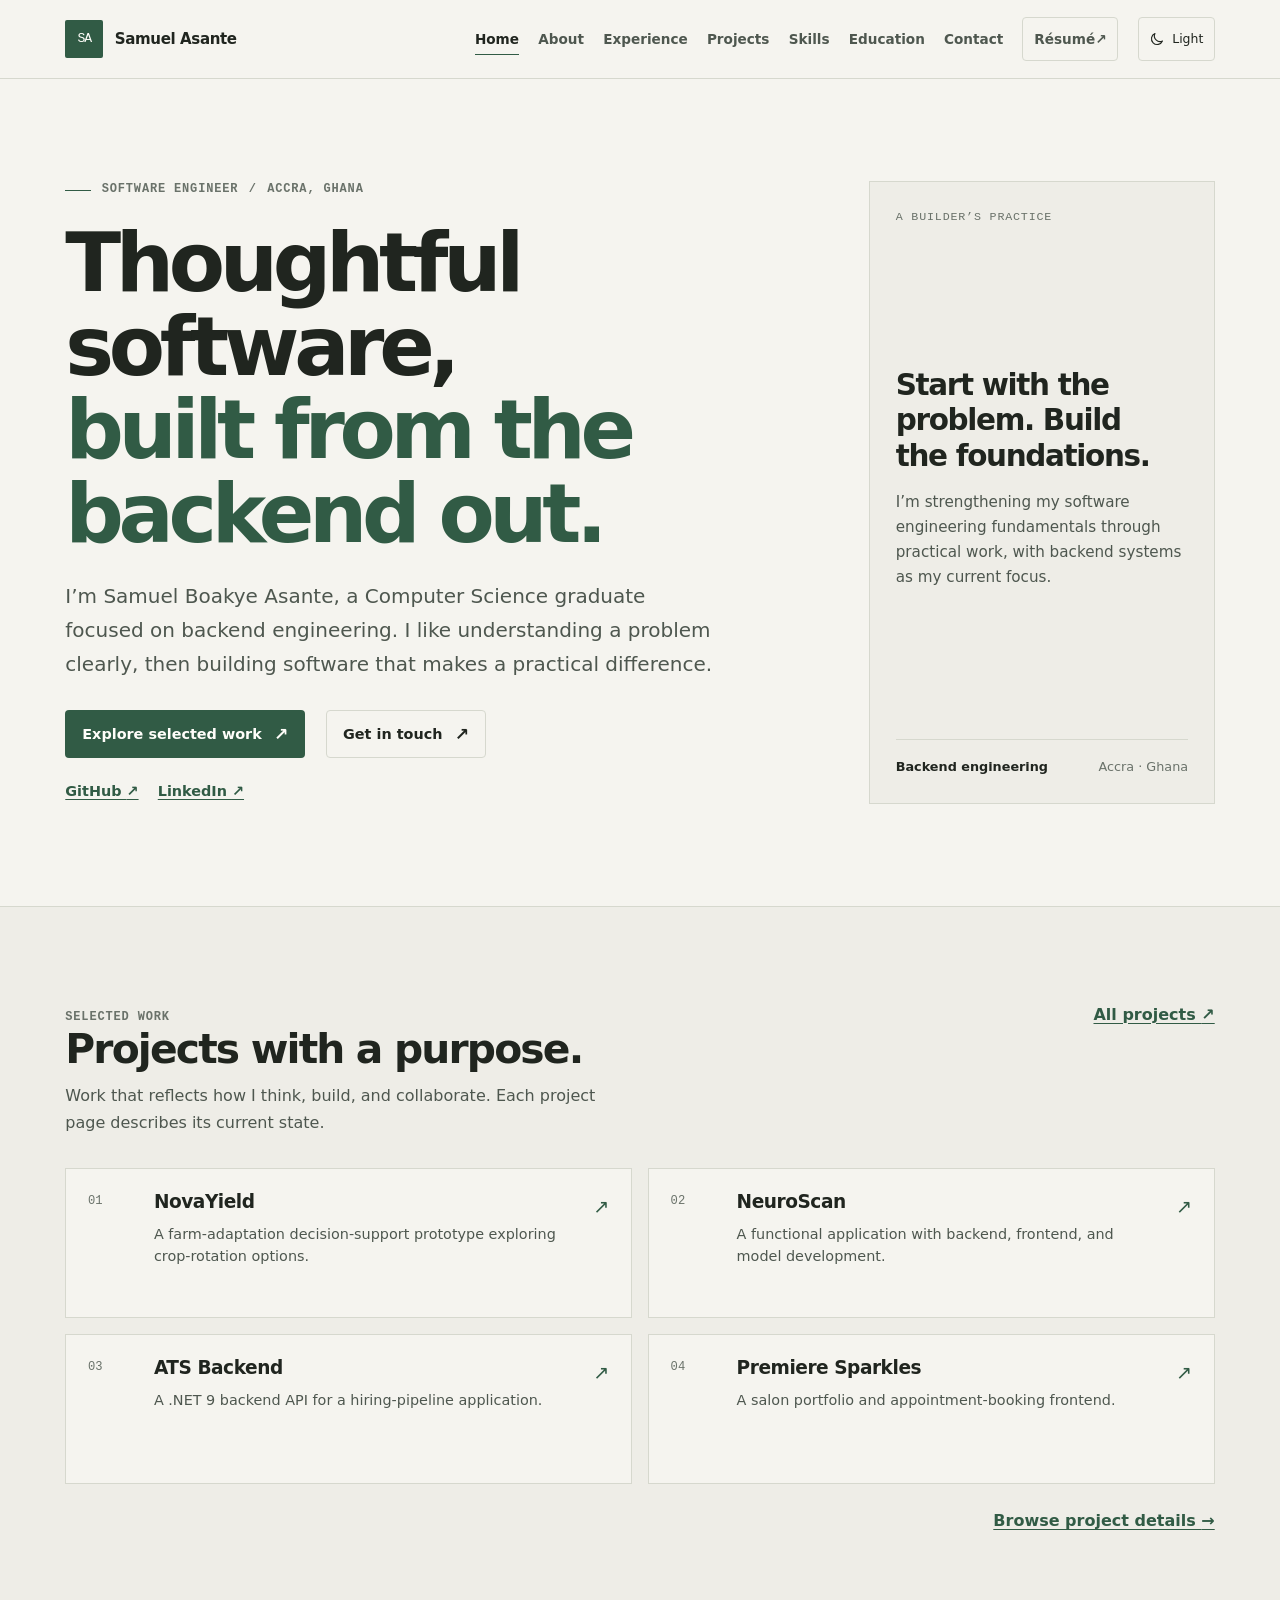
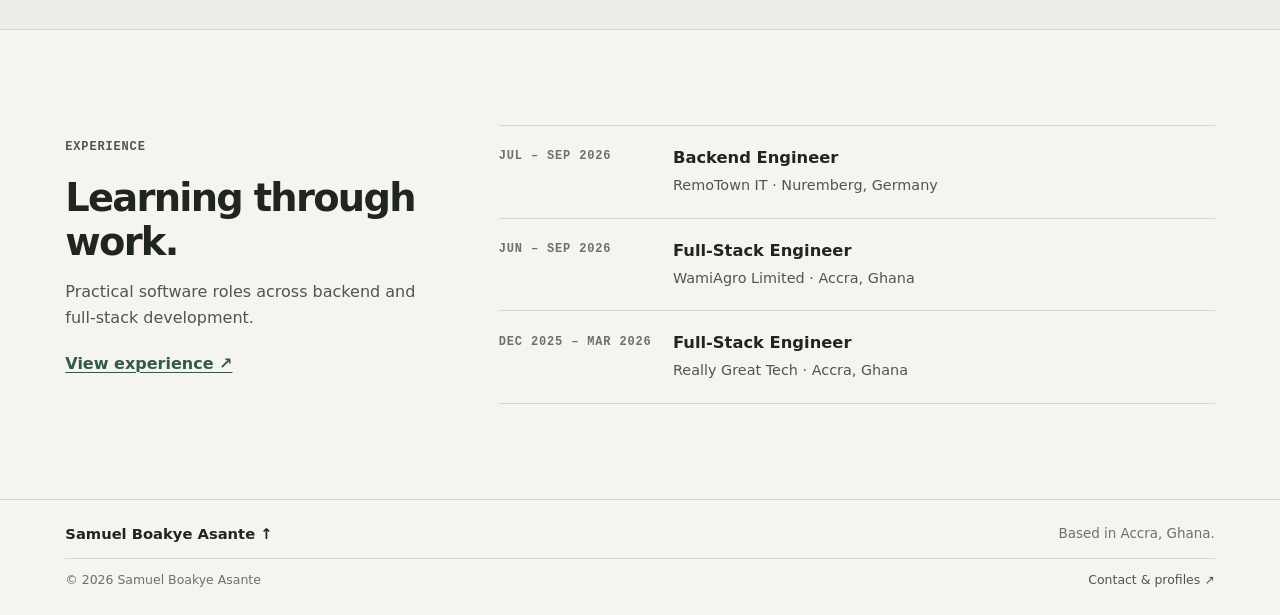
==== index.html @ 65deef9c "Add theme toggle functionality and project pages - Implemented theme toggle feature with dark and li" ====
<!doctype html>
<html lang="en" data-theme="light">
<head>
  <meta charset="utf-8">
  <meta name="viewport" content="width=device-width, initial-scale=1">
  <meta name="theme-color" content="#f5f4ef">
  <meta name="description" content="Samuel Boakye Asante is a software engineer in Accra, Ghana, focused on backend engineering and building practical, reliable software.">
  <meta property="og:type" content="website">
  <meta property="og:title" content="Samuel Boakye Asante — Software Engineer">
  <meta property="og:description" content="Backend-focused software engineer building practical, reliable software.">
  <title>Samuel Boakye Asante — Software Engineer</title>
  <link rel="icon" href="assets/icons/favicon.svg" type="image/svg+xml">
  <link rel="stylesheet" href="css/styles.css">
  <script src="js/theme-init.js"></script>
  <script src="js/site.js" defer></script>
</head>
<body>
  <a class="skip-link" href="#main">Skip to content</a>
  <header class="site-header">
    <div class="header-inner container">
      <a class="wordmark" href="index.html" aria-label="Samuel Boakye Asante, home"><span class="wordmark-mark" aria-hidden="true">SA</span><span class="wordmark-name">Samuel Asante</span></a>
      <button class="menu-toggle" type="button" aria-expanded="false" aria-controls="site-navigation" aria-label="Open navigation"><span class="menu-toggle-lines" aria-hidden="true"></span></button>
      <nav class="site-nav" id="site-navigation" aria-label="Main navigation" data-open="false">
        <a href="index.html" aria-current="page">Home</a><a href="about.html">About</a><a href="experience.html">Experience</a><a href="projects.html">Projects</a><a href="skills.html">Skills</a><a href="education.html">Education</a><a href="contact.html">Contact</a>
        <a class="nav-resume" href="assets/documents/Samuel-Boakye-Asante-Resume.pdf" target="_blank" rel="noopener noreferrer">Résumé <span aria-hidden="true">↗</span></a>
        <button class="theme-toggle" type="button" aria-label="Switch to dark theme" aria-pressed="false"><svg class="theme-icon icon-moon" viewBox="0 0 24 24" aria-hidden="true"><path d="M20.2 15.1A8.5 8.5 0 0 1 8.9 3.8 8.6 8.6 0 1 0 20.2 15.1Z"/></svg><svg class="theme-icon icon-sun" viewBox="0 0 24 24" aria-hidden="true"><circle cx="12" cy="12" r="4"/><path d="M12 2v2m0 16v2M4.93 4.93l1.41 1.41m11.32 11.32 1.41 1.41M2 12h2m16 0h2M4.93 19.07l1.41-1.41M17.66 6.34l1.41-1.41"/></svg><span class="theme-toggle-label">Light</span></button>
      </nav>
    </div>
  </header>

  <main id="main">
    <section class="hero container" aria-labelledby="home-title">
      <div>
        <p class="eyebrow"><span class="eyebrow-rule" aria-hidden="true"></span> Software Engineer <span aria-hidden="true">/</span> Accra, Ghana</p>
        <h1 id="home-title"><span>Thoughtful software,</span><span class="hero-accent">built from the backend out.</span></h1>
        <p class="hero-intro">I’m Samuel Boakye Asante, a Computer Science graduate focused on backend engineering. I like understanding a problem clearly, then building software that makes a practical difference.</p>
        <div class="hero-actions"><a class="button button-primary" href="projects.html">Explore selected work <span class="button-arrow" aria-hidden="true">↗</span></a><a class="button button-secondary" href="contact.html">Get in touch <span class="button-arrow" aria-hidden="true">↗</span></a></div>
        <div class="hero-socials" aria-label="Professional profiles"><a class="text-link" href="https://github.com/asantesamuel" target="_blank" rel="noopener noreferrer">GitHub <span aria-hidden="true">↗</span></a><a class="text-link" href="https://linkedin.com/in/sbasante" target="_blank" rel="noopener noreferrer">LinkedIn <span aria-hidden="true">↗</span></a></div>
      </div>
      <aside class="hero-card" aria-label="Current engineering focus">
        <p class="hero-card-label">A builder’s practice</p>
        <div><h2>Start with the problem. Build the foundations.</h2><p>I’m strengthening my software engineering fundamentals through practical work, with backend systems as my current focus.</p></div>
        <div class="hero-card-bottom"><strong>Backend engineering</strong><span>Accra · Ghana</span></div>
      </aside>
    </section>

    <section class="home-work" aria-labelledby="work-title">
      <div class="container">
        <div class="section-heading"><div><p class="section-index">Selected work</p><h2 id="work-title">Projects with a purpose.</h2><p>Work that reflects how I think, build, and collaborate. Each project page describes its current state.</p></div><a class="inline-link" href="projects.html">All projects <span aria-hidden="true">↗</span></a></div>
        <div class="home-project-grid">
          <a class="home-project" href="projects/novayield.html"><span class="home-project-number">01</span><span><h3>NovaYield</h3><p>A farm-adaptation decision-support prototype exploring crop-rotation options.</p></span><span class="home-project-arrow" aria-hidden="true">↗</span></a>
          <a class="home-project" href="projects/neuroscan.html"><span class="home-project-number">02</span><span><h3>NeuroScan</h3><p>A functional application with backend, frontend, and model development.</p></span><span class="home-project-arrow" aria-hidden="true">↗</span></a>
          <a class="home-project" href="projects/ats-backend.html"><span class="home-project-number">03</span><span><h3>ATS Backend</h3><p>A .NET 9 backend API for a hiring-pipeline application.</p></span><span class="home-project-arrow" aria-hidden="true">↗</span></a>
          <a class="home-project" href="projects/premiere-sparkles.html"><span class="home-project-number">04</span><span><h3>Premiere Sparkles</h3><p>A salon portfolio and appointment-booking frontend.</p></span><span class="home-project-arrow" aria-hidden="true">↗</span></a>
        </div>
        <div class="home-next"><a class="text-link" href="projects.html">Browse project details <span aria-hidden="true">→</span></a></div>
      </div>
    </section>

    <section class="home-experience container" aria-labelledby="experience-preview-title">
      <div class="home-experience-copy"><p class="section-index">Experience</p><h2 id="experience-preview-title">Learning through work.</h2><p>Practical software roles across backend and full-stack development.</p><a class="inline-link" href="experience.html">View experience <span aria-hidden="true">↗</span></a></div>
      <div class="experience-preview" aria-label="Recent professional experience">
        <div class="experience-preview-row"><p class="entry-date">Jul – Sep 2026</p><p><strong>Backend Engineer</strong><span>RemoTown IT · Nuremberg, Germany</span></p></div>
        <div class="experience-preview-row"><p class="entry-date">Jun – Sep 2026</p><p><strong>Full-Stack Engineer</strong><span>WamiAgro Limited · Accra, Ghana</span></p></div>
        <div class="experience-preview-row"><p class="entry-date">Dec 2025 – Mar 2026</p><p><strong>Full-Stack Engineer</strong><span>Really Great Tech · Accra, Ghana</span></p></div>
      </div>
    </section>
  </main>

  <footer class="site-footer"><div class="footer-inner container"><a class="footer-name" href="index.html">Samuel Boakye Asante <span aria-hidden="true">↑</span></a><p>Based in Accra, Ghana.</p><div class="footer-meta"><span>© <span data-current-year>2026</span> Samuel Boakye Asante</span><a href="contact.html">Contact &amp; profiles <span aria-hidden="true">↗</span></a></div></div></footer>
</body>
</html>
---- css/styles.css ----
/* Editorial portfolio system: quiet neutrals, evergreen accents, clear type. */
:root {
  color-scheme: light;
  --page: #f5f4ef;
  --surface: #eeede7;
  --surface-raised: #fbfaf6;
  --surface-tint: #e8ece6;
  --ink: #20251f;
  --ink-soft: #4e574f;
  --muted: #6a726a;
  --line: #d6d8ce;
  --accent: #315b45;
  --accent-hover: #244936;
  --accent-soft: #e5ece5;
  --on-accent: #fffefa;
  --focus: #9a641c;
  --contact-panel: #e8ece6;
  --contact-panel-border: #d3dbd2;
  --contact-panel-ink: #202a22;
  --contact-panel-muted: #4d5a4f;
  --container: 1200px;
  --gutter: clamp(1.25rem, 5.1vw, 4.75rem);
  --space-section: clamp(3.75rem, 7.4vw, 6.75rem);
  --radius-small: 4px;
  --radius-medium: 10px;
  --ease: 160ms ease;
  --font-sans: "Aptos", "Segoe UI", system-ui, -apple-system, BlinkMacSystemFont, sans-serif;
  --font-mono: "Cascadia Code", "SFMono-Regular", Consolas, monospace;
}

html[data-theme="dark"] {
  color-scheme: dark;
  --page: #151a16;
  --surface: #1c241e;
  --surface-raised: #202922;
  --surface-tint: #222e25;
  --ink: #edf0e9;
  --ink-soft: #c3cbc1;
  --muted: #9ba59a;
  --line: #374239;
  --accent: #b5d0a2;
  --accent-hover: #d0e2c4;
  --accent-soft: #28372b;
  --on-accent: #1b241d;
  --focus: #f2d487;
  --contact-panel: #202b23;
  --contact-panel-border: #3b4a3d;
  --contact-panel-ink: #f0f3ec;
  --contact-panel-muted: #c1cbbf;
}

*, *::before, *::after { box-sizing: border-box; }
html { background: var(--page); scroll-padding-top: 6rem; }
body {
  margin: 0;
  background: var(--page);
  color: var(--ink);
  font-family: var(--font-sans);
  font-size: 1rem;
  line-height: 1.65;
  text-rendering: optimizeLegibility;
  -webkit-font-smoothing: antialiased;
}
body, button, a { transition: background-color var(--ease), color var(--ease), border-color var(--ease); }
a { color: inherit; }
button, a { -webkit-tap-highlight-color: transparent; }
button { font: inherit; }
svg { display: block; }
::selection { background: var(--accent); color: var(--on-accent); }

.container { width: min(var(--container), 100% - 2 * var(--gutter)); margin-inline: auto; }
.skip-link {
  position: fixed; z-index: 100; top: .75rem; left: .75rem; padding: .7rem 1rem;
  transform: translateY(-160%); background: var(--ink); color: var(--page); border-radius: var(--radius-small);
}
.skip-link:focus { transform: translateY(0); }
:focus-visible { outline: 3px solid var(--focus); outline-offset: 4px; }

.site-header { position: sticky; z-index: 20; top: 0; background: var(--page); border-bottom: 1px solid var(--line); }
.header-inner { min-height: 78px; display: flex; align-items: center; justify-content: space-between; gap: 1.5rem; }
.wordmark { display: inline-flex; align-items: center; gap: .72rem; text-decoration: none; flex: 0 0 auto; }
.wordmark-mark {
  display: grid; width: 38px; height: 38px; place-items: center; background: var(--accent); color: var(--on-accent);
  font-family: var(--font-mono); font-size: .82rem; letter-spacing: -.08em; border-radius: 2px;
}
.wordmark-name { font-size: .94rem; font-weight: 660; letter-spacing: -.025em; white-space: nowrap; }
.site-nav { display: flex; align-items: center; gap: clamp(.7rem, 1.5vw, 1.35rem); }
.site-nav > a { position: relative; padding: .55rem 0; color: var(--ink-soft); font-size: .85rem; font-weight: 560; text-decoration: none; white-space: nowrap; }
.site-nav > a::after { position: absolute; right: 0; bottom: .28rem; left: 0; height: 1px; background: var(--accent); content: ""; transform: scaleX(0); transform-origin: left; transition: transform var(--ease); }
.site-nav > a:hover, .site-nav > a[aria-current="page"] { color: var(--ink); }
.site-nav > a:hover::after, .site-nav > a[aria-current="page"]::after { transform: scaleX(1); }
.site-nav > a[aria-current="page"] { font-weight: 700; }
.nav-resume { min-height: 44px; display: inline-flex; align-items: center; padding: .5rem .68rem !important; border: 1px solid var(--line); border-radius: var(--radius-small); }
.nav-resume::after { display: none; }
.nav-resume::after { display: none; }
.theme-toggle, .menu-toggle {
  min-width: 44px; min-height: 44px; display: inline-flex; align-items: center; justify-content: center; gap: .45rem;
  border: 1px solid var(--line); border-radius: var(--radius-small); background: transparent; color: var(--ink); cursor: pointer;
}
.theme-toggle { padding: .45rem .65rem; font-size: .78rem; }
.theme-toggle:hover, .menu-toggle:hover { background: var(--surface); }
.theme-icon { width: 16px; height: 16px; fill: none; stroke: currentColor; stroke-width: 1.7; stroke-linecap: round; stroke-linejoin: round; }
.icon-sun { display: none; }
html[data-theme="dark"] .icon-moon { display: none; }
html[data-theme="dark"] .icon-sun { display: block; }
.menu-toggle { display: none; width: 44px; padding: 0; }
.menu-toggle-lines, .menu-toggle-lines::before, .menu-toggle-lines::after { width: 18px; height: 1.5px; display: block; background: currentColor; transition: transform var(--ease); }
.menu-toggle-lines { position: relative; }
.menu-toggle-lines::before, .menu-toggle-lines::after { position: absolute; left: 0; content: ""; }
.menu-toggle-lines::before { top: -6px; }
.menu-toggle-lines::after { top: 6px; }
.menu-toggle[aria-expanded="true"] .menu-toggle-lines { background: transparent; }
.menu-toggle[aria-expanded="true"] .menu-toggle-lines::before { top: 0; transform: rotate(45deg); }
.menu-toggle[aria-expanded="true"] .menu-toggle-lines::after { top: 0; transform: rotate(-45deg); }

.eyebrow, .section-index, .page-kicker, .subsection-label, .project-category, .entry-date, .meta-label {
  color: var(--muted); font-family: var(--font-mono); font-size: .75rem; font-weight: 560; letter-spacing: .07em; line-height: 1.45; text-transform: uppercase;
}
.eyebrow { display: flex; align-items: center; gap: .65rem; margin: 0 0 1.4rem; }
.eyebrow-rule { width: 26px; height: 1px; background: var(--accent); }
.page-intro { padding-block: clamp(3rem, 6vw, 5.1rem) clamp(2.6rem, 5vw, 4rem); border-bottom: 1px solid var(--line); }
.page-kicker { margin: 0 0 1.1rem; }
.page-intro h1, .hero h1, .case-header h1 {
  max-width: 950px; margin: 0; font-size: clamp(2.6rem, 6.4vw, 5.45rem); font-weight: 580; letter-spacing: -.065em; line-height: 1.02;
}
.page-intro h1 { font-size: clamp(2.55rem, 5.1vw, 4.35rem); }
.page-intro .intro-copy { max-width: 730px; margin: 1.25rem 0 0; color: var(--ink-soft); font-size: clamp(1.05rem, 1.7vw, 1.2rem); line-height: 1.65; }
.page-content { padding-block: var(--space-section); }
.section-heading { display: flex; align-items: baseline; justify-content: space-between; gap: 2rem; margin-bottom: 2rem; }
.section-heading h2, .content-heading { margin: 0; font-size: clamp(1.7rem, 3.5vw, 2.55rem); font-weight: 570; letter-spacing: -.045em; line-height: 1.13; }
.section-heading p:not(.section-index) { max-width: 560px; margin: .7rem 0 0; color: var(--ink-soft); }
.section-index { flex: 0 0 auto; margin: 0; }
.lead-copy { max-width: 760px; color: var(--ink-soft); font-size: clamp(1.06rem, 1.8vw, 1.25rem); line-height: 1.72; }
.lead-copy:first-child { margin-top: 0; }
.accent-text { color: var(--accent); }
.text-link, .inline-link { color: var(--accent); font-weight: 650; text-decoration-thickness: 1px; text-underline-offset: .2em; }
.text-link:hover, .inline-link:hover { color: var(--accent-hover); text-decoration-thickness: 2px; }
.button {
  min-height: 48px; display: inline-flex; align-items: center; justify-content: center; gap: .75rem; padding: .72rem 1rem;
  border: 1px solid transparent; border-radius: var(--radius-small); font-size: .9rem; font-weight: 650; line-height: 1.2; text-decoration: none;
}
.button-primary { background: var(--accent); color: var(--on-accent); }
.button-primary:hover { background: var(--accent-hover); }
.button-secondary { border-color: var(--line); background: transparent; color: var(--ink); }
.button-secondary:hover { background: var(--surface); }
.button-arrow { font-size: 1.08rem; }

/* Home: a shorter overview with clear next steps into the dedicated pages. */
.hero { display: grid; grid-template-columns: minmax(0, 1.55fr) minmax(250px, .75fr); gap: clamp(2.5rem, 7vw, 6.5rem); align-items: center; min-height: 540px; padding-block: clamp(4rem, 8vw, 7rem); }
.hero h1 { max-width: 810px; }
.hero h1 span { display: block; }
.hero .hero-accent { color: var(--accent); }
.hero-intro { max-width: 650px; margin: 1.5rem 0 0; color: var(--ink-soft); font-size: clamp(1.08rem, 1.8vw, 1.25rem); line-height: 1.7; }
.hero-actions { display: flex; align-items: center; flex-wrap: wrap; gap: .9rem 1.3rem; margin-top: 1.8rem; }
.hero-socials { display: flex; gap: 1.2rem; margin-top: 1.35rem; font-size: .9rem; }
.hero-card { align-self: stretch; display: flex; flex-direction: column; justify-content: space-between; min-height: 320px; padding: 1.6rem; border: 1px solid var(--line); background: var(--surface); }
.hero-card-label { margin: 0; color: var(--muted); font-family: var(--font-mono); font-size: .73rem; letter-spacing: .07em; text-transform: uppercase; }
.hero-card h2 { max-width: 280px; margin: 1.5rem 0 1rem; font-size: clamp(1.45rem, 2.3vw, 2rem); font-weight: 570; letter-spacing: -.045em; line-height: 1.2; }
.hero-card p:not(.hero-card-label) { max-width: 330px; margin: 0; color: var(--ink-soft); font-size: .95rem; }
.hero-card-bottom { display: flex; align-items: center; justify-content: space-between; gap: .7rem; margin-top: 2rem; padding-top: 1rem; border-top: 1px solid var(--line); color: var(--muted); font-size: .8rem; }
.hero-card-bottom strong { color: var(--ink); font-weight: 620; }
.home-work { padding-block: var(--space-section); background: var(--surface); border-block: 1px solid var(--line); }
.home-project-grid { display: grid; grid-template-columns: repeat(2, minmax(0, 1fr)); gap: 1rem; }
.home-project { display: grid; grid-template-columns: 50px 1fr auto; align-items: start; gap: 1rem; min-height: 150px; padding: 1.35rem; border: 1px solid var(--line); background: var(--page); text-decoration: none; }
.home-project:hover { border-color: var(--accent); }
.home-project-number { color: var(--muted); font-family: var(--font-mono); font-size: .76rem; }
.home-project h3 { margin: -.25rem 0 .35rem; font-size: 1.16rem; font-weight: 630; letter-spacing: -.025em; }
.home-project p { max-width: 500px; margin: 0; color: var(--ink-soft); font-size: .9rem; line-height: 1.55; }
.home-project-arrow { color: var(--accent); font-size: 1.2rem; }
.home-next { display: flex; justify-content: flex-end; margin-top: 1.5rem; }
.home-experience { display: grid; grid-template-columns: .7fr 1.3fr; gap: 3rem; padding-block: var(--space-section); }
.home-experience-copy h2 { max-width: 380px; margin: 0; font-size: clamp(1.75rem, 3vw, 2.5rem); font-weight: 560; letter-spacing: -.045em; line-height: 1.15; }
.home-experience-copy p { max-width: 380px; margin: .9rem 0 1.2rem; color: var(--ink-soft); }
.experience-preview { border-top: 1px solid var(--line); }
.experience-preview-row { display: grid; grid-template-columns: 155px 1fr; gap: 1.2rem; padding: 1.2rem 0; border-bottom: 1px solid var(--line); }
.experience-preview-row p { margin: 0; }
.experience-preview-row .entry-date { padding-top: .2rem; }
.experience-preview-row strong { display: block; font-size: 1.02rem; font-weight: 640; }
.experience-preview-row span { color: var(--ink-soft); font-size: .9rem; }

/* Dedicated content pages. */
.about-layout { display: grid; grid-template-columns: minmax(0, 1.25fr) minmax(240px, .75fr); gap: clamp(2.5rem, 8vw, 8rem); }
.prose { max-width: 740px; }
.prose p { margin: 0 0 1.2rem; color: var(--ink-soft); }
.about-aside { padding: 1.5rem; border-top: 3px solid var(--accent); background: var(--surface); }
.about-aside h2 { margin: 0 0 .55rem; font-size: 1.2rem; font-weight: 630; letter-spacing: -.025em; }
.about-aside p { margin: .3rem 0; color: var(--ink-soft); }
.about-aside .about-degree { color: var(--ink); font-weight: 630; }
.about-aside a { display: inline-block; margin-top: 1rem; }

.experience-list { border-top: 1px solid var(--line); }
.experience-entry { display: grid; grid-template-columns: minmax(160px, .38fr) minmax(0, 1fr); gap: clamp(1.5rem, 4vw, 4rem); padding: 2rem 0 2.2rem; border-bottom: 1px solid var(--line); }
.experience-date { margin: 0 0 .45rem; color: var(--muted); font-family: var(--font-mono); font-size: .77rem; line-height: 1.5; text-transform: uppercase; }
.experience-location { margin: 0; color: var(--muted); font-size: .9rem; }
.experience-main h2 { margin: 0; font-size: clamp(1.45rem, 2.5vw, 1.9rem); font-weight: 610; letter-spacing: -.035em; line-height: 1.2; }
.experience-org { margin: .35rem 0 .9rem; color: var(--accent); font-weight: 650; }
.experience-main > p:not(.experience-org) { max-width: 780px; margin: 0; color: var(--ink-soft); }
.experience-main ul { display: grid; gap: .55rem; margin: .95rem 0 0; padding-left: 1.2rem; color: var(--ink-soft); }
.experience-main li { padding-left: .15rem; }
.tag-list { display: flex; flex-wrap: wrap; gap: .45rem; margin-top: 1rem; }
.tag-list span { padding: .3rem .55rem; border: 1px solid var(--line); color: var(--ink-soft); font-size: .75rem; line-height: 1.35; }

.projects-grid { display: grid; grid-template-columns: repeat(2, minmax(0, 1fr)); gap: 1rem; }
.project-card { display: flex; flex-direction: column; min-height: 355px; padding: clamp(1.25rem, 2.5vw, 1.8rem); border: 1px solid var(--line); background: var(--surface-raised); }
.project-card:hover { border-color: color-mix(in srgb, var(--accent) 55%, var(--line)); }
.project-card-top { display: flex; align-items: center; justify-content: space-between; gap: .7rem; }
.project-number { color: var(--muted); font-family: var(--font-mono); font-size: .74rem; }
.project-category { font-size: .68rem; text-align: right; }
.project-card h2 { margin: 1.2rem 0 .65rem; font-size: clamp(1.35rem, 2.2vw, 1.75rem); font-weight: 625; letter-spacing: -.04em; line-height: 1.15; }
.project-card h2 a { text-decoration: none; }
.project-card h2 a:hover { color: var(--accent); }
.project-description { max-width: 560px; margin: 0; color: var(--ink-soft); font-size: .96rem; }
.project-role { margin: .85rem 0 0; color: var(--ink-soft); font-size: .86rem; }
.project-role strong { color: var(--ink); font-weight: 650; }
.project-card .tag-list { margin-top: 1rem; }
.project-card-bottom { display: flex; align-items: flex-end; justify-content: space-between; gap: 1rem; margin-top: auto; padding-top: 1.4rem; }
.project-status { display: flex; align-items: center; gap: .48rem; max-width: 260px; margin: 0; color: var(--muted); font-size: .8rem; line-height: 1.4; }
.status-mark { flex: 0 0 7px; width: 7px; height: 7px; border-radius: 50%; background: var(--accent); }
.project-links { display: flex; flex-wrap: wrap; justify-content: flex-end; gap: .75rem; font-size: .82rem; }
.projects-note { margin: 1.4rem 0 0; color: var(--muted); font-size: .86rem; }

.skills-grid { display: grid; grid-template-columns: repeat(2, minmax(0, 1fr)); border-top: 1px solid var(--line); }
.skill-group { padding: 1.5rem 1.5rem 1.5rem 0; border-bottom: 1px solid var(--line); }
.skill-group:nth-child(odd) { border-right: 1px solid var(--line); }
.skill-group:nth-child(even) { padding-left: 1.5rem; }
.skill-group h2 { margin: 0 0 .6rem; font-size: 1.08rem; font-weight: 640; letter-spacing: -.02em; }
.skill-group p { margin: 0; color: var(--ink-soft); }
.skills-note { max-width: 680px; margin: 1.4rem 0 0; color: var(--muted); font-size: .88rem; }

.education-layout { display: grid; grid-template-columns: minmax(0, 1.1fr) minmax(250px, .9fr); gap: 3rem; }
.credential-card { padding: 1.6rem; border: 1px solid var(--line); background: var(--surface); }
.credential-card + .credential-card { margin-top: 1rem; }
.credential-card .entry-date { margin: 0 0 .65rem; }
.credential-card h2 { margin: 0; font-size: 1.35rem; font-weight: 630; letter-spacing: -.03em; line-height: 1.25; }
.credential-card p { margin: .45rem 0 0; color: var(--ink-soft); }
.credential-card .credential-detail { color: var(--ink); font-weight: 620; }
.education-side h2 { margin: 0 0 1rem; font-size: 1.35rem; font-weight: 600; letter-spacing: -.035em; }
.leadership-list { margin: 0; padding: 0; list-style: none; border-top: 1px solid var(--line); }
.leadership-list li { display: grid; gap: .22rem; padding: 1rem 0; border-bottom: 1px solid var(--line); }
.leadership-list strong { font-size: .98rem; font-weight: 640; }
.leadership-list span { color: var(--ink-soft); font-size: .9rem; }

/* Contact uses quiet, theme-specific surfaces instead of an accent full-bleed block. */
.contact-layout { display: grid; grid-template-columns: minmax(0, .9fr) minmax(350px, 1.1fr); gap: clamp(2rem, 6vw, 5.5rem); align-items: start; }
.contact-intro h2 { max-width: 480px; margin: 0; font-size: clamp(2rem, 4vw, 3.3rem); font-weight: 570; letter-spacing: -.055em; line-height: 1.08; }
.contact-intro > p:not(.page-kicker) { max-width: 440px; margin: 1rem 0 1.4rem; color: var(--ink-soft); font-size: 1.05rem; }
.contact-panel { padding: clamp(1.25rem, 3vw, 2rem); border: 1px solid var(--contact-panel-border); background: var(--contact-panel); color: var(--contact-panel-ink); }
.contact-panel-heading { display: flex; align-items: baseline; justify-content: space-between; gap: 1rem; margin-bottom: .5rem; padding-bottom: 1rem; border-bottom: 1px solid var(--contact-panel-border); }
.contact-panel-heading h2 { margin: 0; font-size: 1.1rem; font-weight: 640; letter-spacing: -.02em; }
.contact-panel-heading span { color: var(--contact-panel-muted); font-family: var(--font-mono); font-size: .7rem; letter-spacing: .06em; text-transform: uppercase; }
.contact-list { margin: 0; }
.contact-row { display: grid; grid-template-columns: 108px minmax(0, 1fr); gap: .75rem; padding: .9rem 0; border-bottom: 1px solid var(--contact-panel-border); }
.contact-row dt { color: var(--contact-panel-muted); font-family: var(--font-mono); font-size: .72rem; letter-spacing: .045em; text-transform: uppercase; }
.contact-row dd { min-width: 0; margin: 0; overflow-wrap: anywhere; font-weight: 560; }
.contact-row a { color: var(--contact-panel-ink); text-decoration-color: var(--contact-panel-muted); text-underline-offset: .2em; }
.contact-row a:hover { color: var(--accent); text-decoration-color: currentColor; }
.contact-actions { display: flex; flex-wrap: wrap; gap: .7rem; margin-top: 1.3rem; }
.contact-actions .button-primary { background: var(--accent); color: var(--on-accent); }
.contact-actions .button-secondary { border-color: var(--contact-panel-border); color: var(--contact-panel-ink); }
.contact-actions .button-secondary:hover { background: var(--surface); }

/* Project detail pages. */
.case-header { padding-block: 2.6rem 3rem; border-bottom: 1px solid var(--line); }
.case-back { display: inline-flex; gap: .55rem; margin-bottom: 2.25rem; color: var(--accent); font-size: .88rem; font-weight: 620; text-decoration-thickness: 1px; text-underline-offset: .2em; }
.case-kicker { margin: 0 0 .8rem; color: var(--muted); font-family: var(--font-mono); font-size: .75rem; letter-spacing: .06em; text-transform: uppercase; }
.case-header h1 { font-size: clamp(2.7rem, 6vw, 4.9rem); }
.case-lede { max-width: 770px; margin: 1rem 0 0; color: var(--ink-soft); font-size: clamp(1.05rem, 1.8vw, 1.22rem); }
.case-meta { display: grid; grid-template-columns: repeat(3, minmax(0, 1fr)); gap: 1.5rem; margin: 2rem 0 0; padding-top: 1.2rem; border-top: 1px solid var(--line); }
.case-meta div { min-width: 0; }
.case-meta dt { margin-bottom: .3rem; color: var(--muted); font-family: var(--font-mono); font-size: .7rem; letter-spacing: .05em; text-transform: uppercase; }
.case-meta dd { margin: 0; color: var(--ink); font-size: .91rem; font-weight: 590; }
.case-body { display: grid; grid-template-columns: minmax(0, 1fr) 280px; gap: clamp(2.5rem, 8vw, 7rem); padding-block: clamp(3rem, 6vw, 5rem); }
.case-prose { max-width: 740px; }
.case-prose section + section { margin-top: 2.8rem; }
.case-prose h2 { margin: 0 0 .75rem; font-size: 1.45rem; font-weight: 620; letter-spacing: -.035em; }
.case-prose p { margin: 0 0 .9rem; color: var(--ink-soft); }
.case-aside { align-self: start; border-top: 2px solid var(--accent); }
.case-aside section { padding: 1.1rem 0; border-bottom: 1px solid var(--line); }
.case-aside h2 { margin: 0 0 .45rem; font-size: .95rem; font-weight: 650; }
.case-aside p { margin: 0; color: var(--ink-soft); font-size: .88rem; }
.case-aside .case-actions { margin-top: .75rem; }
.case-footer { display: flex; justify-content: space-between; gap: 1rem; padding-block: 1.4rem; border-top: 1px solid var(--line); }
.case-footer a { color: var(--accent); font-weight: 630; text-decoration-thickness: 1px; text-underline-offset: .2em; }

.site-footer { margin-top: auto; border-top: 1px solid var(--line); }
.footer-inner { display: grid; grid-template-columns: 1fr auto; gap: .7rem 2rem; align-items: center; padding-block: 1.4rem 1.6rem; }
.footer-name { font-size: .92rem; font-weight: 650; text-decoration: none; }
.footer-inner > p { justify-self: end; margin: 0; color: var(--muted); font-size: .84rem; }
.footer-meta { grid-column: 1 / -1; display: flex; justify-content: space-between; gap: 1rem; padding-top: .7rem; border-top: 1px solid var(--line); color: var(--muted); font-size: .78rem; }
.footer-meta a { color: var(--ink-soft); text-decoration: none; }
.footer-meta a:hover { color: var(--accent); text-decoration: underline; }

@media (max-width: 1080px) {
  .header-inner { min-height: 72px; }
  .menu-toggle { display: inline-flex; order: 3; }
  .site-nav {
    position: absolute; top: 100%; right: 0; left: 0; display: none; align-items: stretch; gap: 0;
    padding: .5rem var(--gutter) 1rem; border-bottom: 1px solid var(--line); background: var(--page);
  }
  .site-nav[data-open="true"] { display: flex; flex-direction: column; }
  .site-nav > a { padding: .78rem 0; border-bottom: 1px solid var(--line); }
  .site-nav > a::after { display: none; }
  .site-nav > a[aria-current="page"] { color: var(--accent); }
  .nav-resume { align-self: flex-start; margin-top: .65rem; padding: .5rem .68rem !important; border: 1px solid var(--line) !important; }
  .theme-toggle { align-self: flex-start; margin-top: .65rem; }
  .hero { min-height: 490px; }
}
@media (max-width: 760px) {
  :root { --gutter: 1.3rem; --space-section: 3.8rem; }
  .hero { grid-template-columns: 1fr; gap: 2rem; min-height: 0; padding-block: 4.2rem; }
  .hero-card { min-height: 260px; }
  .home-project-grid, .projects-grid { grid-template-columns: 1fr; }
  .home-project { min-height: 132px; }
  .home-experience, .about-layout, .education-layout, .contact-layout { grid-template-columns: 1fr; gap: 2rem; }
  .experience-entry { grid-template-columns: 1fr; gap: .8rem; padding-block: 1.6rem; }
  .experience-date { margin-bottom: .2rem; }
  .case-body { grid-template-columns: 1fr; gap: 2rem; }
  .case-aside { max-width: none; }
  .case-meta { gap: .9rem 1rem; }
  .section-heading { display: block; }
  .section-index { margin-bottom: .8rem; }
  .contact-layout { gap: 1.6rem; }
}
@media (max-width: 480px) {
  :root { --gutter: 1rem; }
  .wordmark-name { font-size: .87rem; }
  .wordmark-mark { width: 35px; height: 35px; }
  .hero h1, .page-intro h1 { font-size: clamp(2.35rem, 12vw, 3.5rem); }
  .page-intro { padding-top: 2.6rem; }
  .hero { padding-block: 3.2rem; }
  .hero-actions { align-items: stretch; }
  .hero-actions .button { width: 100%; }
  .hero-actions .text-link { padding-block: .45rem; }
  .home-project { grid-template-columns: 32px minmax(0, 1fr) 14px; gap: .65rem; padding: 1rem; }
  .home-project p { font-size: .85rem; }
  .experience-preview-row { grid-template-columns: 1fr; gap: .25rem; }
  .project-card { min-height: 0; }
  .project-card-bottom { align-items: flex-start; flex-direction: column; }
  .project-links { justify-content: flex-start; }
  .skills-grid { grid-template-columns: 1fr; }
  .skill-group, .skill-group:nth-child(even), .skill-group:nth-child(odd) { padding: 1.2rem 0; border-right: 0; }
  .case-meta { grid-template-columns: 1fr; }
  .case-footer { align-items: flex-start; flex-direction: column; }
  .contact-row { grid-template-columns: 82px minmax(0, 1fr); }
  .contact-panel-heading { align-items: flex-start; flex-direction: column; gap: .25rem; }
  .footer-inner { grid-template-columns: 1fr; }
  .footer-inner > p { justify-self: start; }
  .footer-meta { grid-column: auto; }
}
@media (prefers-reduced-motion: reduce) {
  *, *::before, *::after { scroll-behavior: auto !important; transition-duration: .01ms !important; animation-duration: .01ms !important; animation-iteration-count: 1 !important; }
}
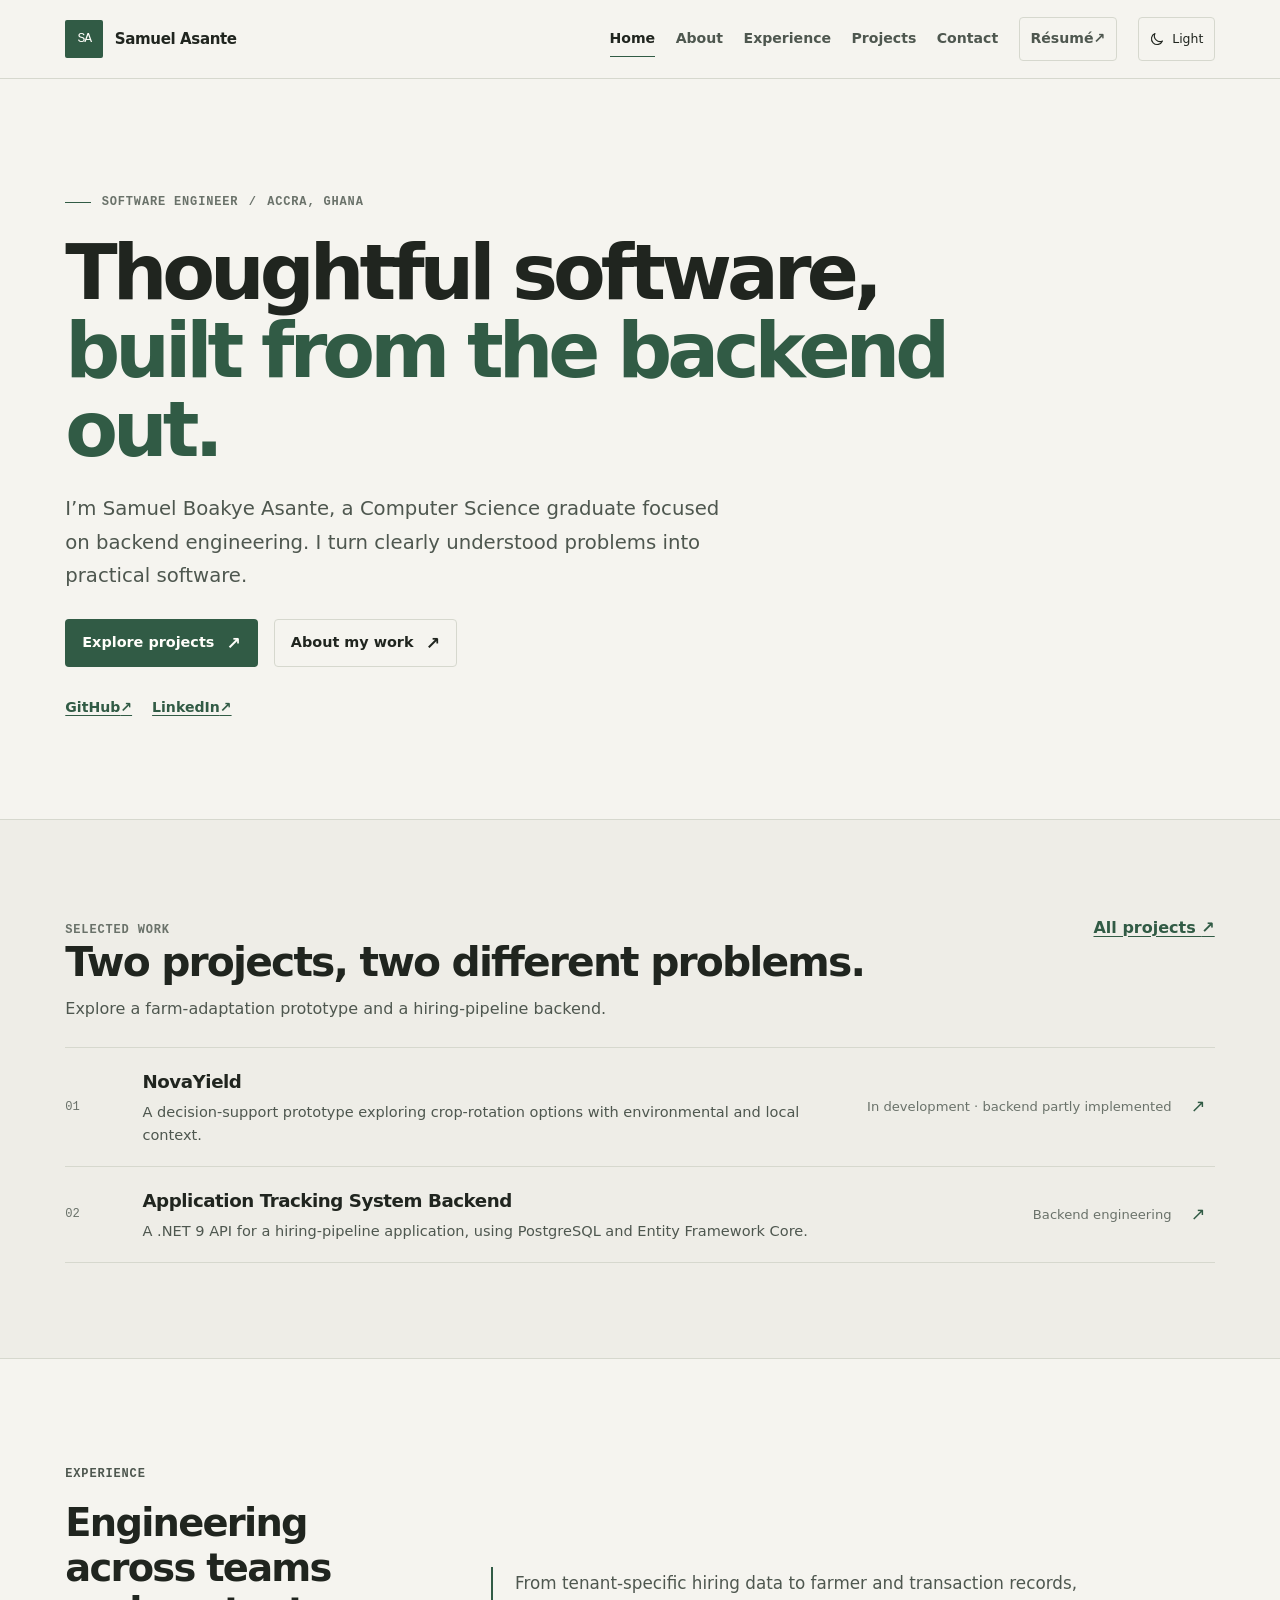
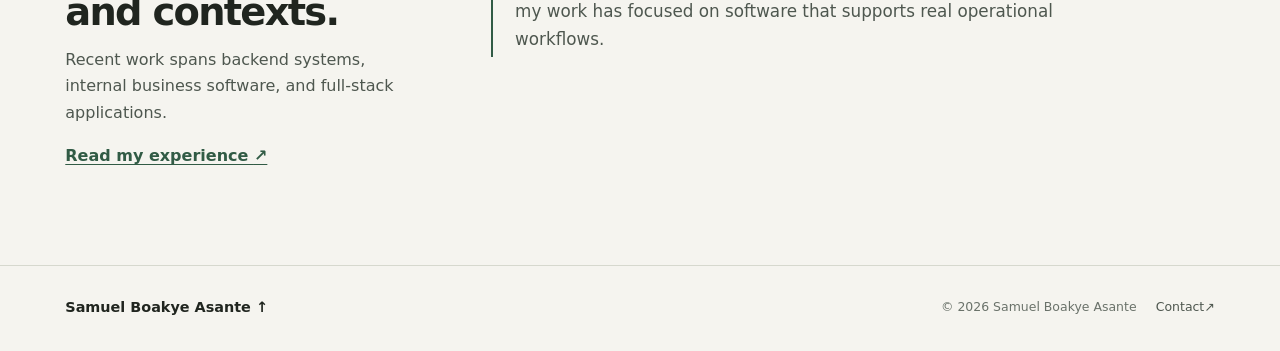
==== commit 38a10f60: "Refactor project pages for clarity and consistency; update metadata, improve descriptions, and strea" ====
--- a/index.html
+++ b/index.html
@@ -4,10 +4,10 @@
   <meta charset="utf-8">
   <meta name="viewport" content="width=device-width, initial-scale=1">
   <meta name="theme-color" content="#f5f4ef">
-  <meta name="description" content="Samuel Boakye Asante is a software engineer in Accra, Ghana, focused on backend engineering and building practical, reliable software.">
+  <meta name="description" content="Samuel Boakye Asante is a software engineer in Accra, Ghana, focused on backend engineering and practical software systems.">
   <meta property="og:type" content="website">
   <meta property="og:title" content="Samuel Boakye Asante — Software Engineer">
-  <meta property="og:description" content="Backend-focused software engineer building practical, reliable software.">
+  <meta property="og:description" content="Backend-focused software engineer building practical software systems.">
   <title>Samuel Boakye Asante — Software Engineer</title>
   <link rel="icon" href="assets/icons/favicon.svg" type="image/svg+xml">
   <link rel="stylesheet" href="css/styles.css">
@@ -16,57 +16,41 @@
 </head>
 <body>
   <a class="skip-link" href="#main">Skip to content</a>
-  <header class="site-header">
-    <div class="header-inner container">
-      <a class="wordmark" href="index.html" aria-label="Samuel Boakye Asante, home"><span class="wordmark-mark" aria-hidden="true">SA</span><span class="wordmark-name">Samuel Asante</span></a>
-      <button class="menu-toggle" type="button" aria-expanded="false" aria-controls="site-navigation" aria-label="Open navigation"><span class="menu-toggle-lines" aria-hidden="true"></span></button>
-      <nav class="site-nav" id="site-navigation" aria-label="Main navigation" data-open="false">
-        <a href="index.html" aria-current="page">Home</a><a href="about.html">About</a><a href="experience.html">Experience</a><a href="projects.html">Projects</a><a href="skills.html">Skills</a><a href="education.html">Education</a><a href="contact.html">Contact</a>
-        <a class="nav-resume" href="assets/documents/Samuel-Boakye-Asante-Resume.pdf" target="_blank" rel="noopener noreferrer">Résumé <span aria-hidden="true">↗</span></a>
-        <button class="theme-toggle" type="button" aria-label="Switch to dark theme" aria-pressed="false"><svg class="theme-icon icon-moon" viewBox="0 0 24 24" aria-hidden="true"><path d="M20.2 15.1A8.5 8.5 0 0 1 8.9 3.8 8.6 8.6 0 1 0 20.2 15.1Z"/></svg><svg class="theme-icon icon-sun" viewBox="0 0 24 24" aria-hidden="true"><circle cx="12" cy="12" r="4"/><path d="M12 2v2m0 16v2M4.93 4.93l1.41 1.41m11.32 11.32 1.41 1.41M2 12h2m16 0h2M4.93 19.07l1.41-1.41M17.66 6.34l1.41-1.41"/></svg><span class="theme-toggle-label">Light</span></button>
-      </nav>
-    </div>
-  </header>
+  <header class="site-header"><div class="header-inner container">
+    <a class="wordmark" href="index.html" aria-label="Samuel Boakye Asante, home"><span class="wordmark-mark" aria-hidden="true">SA</span><span class="wordmark-name">Samuel Asante</span></a>
+    <button class="menu-toggle" type="button" aria-expanded="false" aria-controls="site-navigation" aria-label="Open navigation"><span class="menu-toggle-lines" aria-hidden="true"></span></button>
+    <nav class="site-nav" id="site-navigation" aria-label="Main navigation" data-open="false">
+      <a href="index.html" aria-current="page">Home</a><a href="about.html">About</a><a href="experience.html">Experience</a><a href="projects.html">Projects</a><a href="contact.html">Contact</a>
+      <a class="nav-resume" href="assets/documents/Samuel-Boakye-Asante-Resume.pdf" target="_blank" rel="noopener noreferrer">Résumé <span aria-hidden="true">↗</span></a>
+      <button class="theme-toggle" type="button" aria-label="Switch to dark theme" aria-pressed="false"><svg class="theme-icon icon-moon" viewBox="0 0 24 24" aria-hidden="true"><path d="M20.2 15.1A8.5 8.5 0 0 1 8.9 3.8 8.6 8.6 0 1 0 20.2 15.1Z"/></svg><svg class="theme-icon icon-sun" viewBox="0 0 24 24" aria-hidden="true"><circle cx="12" cy="12" r="4"/><path d="M12 2v2m0 16v2M4.93 4.93l1.41 1.41m11.32 11.32 1.41 1.41M2 12h2m16 0h2M4.93 19.07l1.41-1.41M17.66 6.34l1.41-1.41"/></svg><span class="theme-toggle-label">Light</span></button>
+    </nav>
+  </div></header>
 
   <main id="main">
     <section class="hero container" aria-labelledby="home-title">
-      <div>
-        <p class="eyebrow"><span class="eyebrow-rule" aria-hidden="true"></span> Software Engineer <span aria-hidden="true">/</span> Accra, Ghana</p>
+      <div class="hero-main">
+        <p class="eyebrow"><span class="eyebrow-rule" aria-hidden="true"></span> Software engineer <span aria-hidden="true">/</span> Accra, Ghana</p>
         <h1 id="home-title"><span>Thoughtful software,</span><span class="hero-accent">built from the backend out.</span></h1>
-        <p class="hero-intro">I’m Samuel Boakye Asante, a Computer Science graduate focused on backend engineering. I like understanding a problem clearly, then building software that makes a practical difference.</p>
-        <div class="hero-actions"><a class="button button-primary" href="projects.html">Explore selected work <span class="button-arrow" aria-hidden="true">↗</span></a><a class="button button-secondary" href="contact.html">Get in touch <span class="button-arrow" aria-hidden="true">↗</span></a></div>
+        <p class="hero-intro">I’m Samuel Boakye Asante, a Computer Science graduate focused on backend engineering. I turn clearly understood problems into practical software.</p>
+        <div class="hero-actions"><a class="button button-primary" href="projects.html">Explore projects <span class="button-arrow" aria-hidden="true">↗</span></a><a class="button button-secondary" href="about.html">About my work <span class="button-arrow" aria-hidden="true">↗</span></a></div>
         <div class="hero-socials" aria-label="Professional profiles"><a class="text-link" href="https://github.com/asantesamuel" target="_blank" rel="noopener noreferrer">GitHub <span aria-hidden="true">↗</span></a><a class="text-link" href="https://linkedin.com/in/sbasante" target="_blank" rel="noopener noreferrer">LinkedIn <span aria-hidden="true">↗</span></a></div>
-      </div>
-      <aside class="hero-card" aria-label="Current engineering focus">
-        <p class="hero-card-label">A builder’s practice</p>
-        <div><h2>Start with the problem. Build the foundations.</h2><p>I’m strengthening my software engineering fundamentals through practical work, with backend systems as my current focus.</p></div>
-        <div class="hero-card-bottom"><strong>Backend engineering</strong><span>Accra · Ghana</span></div>
-      </aside>
-    </section>
-
-    <section class="home-work" aria-labelledby="work-title">
-      <div class="container">
-        <div class="section-heading"><div><p class="section-index">Selected work</p><h2 id="work-title">Projects with a purpose.</h2><p>Work that reflects how I think, build, and collaborate. Each project page describes its current state.</p></div><a class="inline-link" href="projects.html">All projects <span aria-hidden="true">↗</span></a></div>
-        <div class="home-project-grid">
-          <a class="home-project" href="projects/novayield.html"><span class="home-project-number">01</span><span><h3>NovaYield</h3><p>A farm-adaptation decision-support prototype exploring crop-rotation options.</p></span><span class="home-project-arrow" aria-hidden="true">↗</span></a>
-          <a class="home-project" href="projects/neuroscan.html"><span class="home-project-number">02</span><span><h3>NeuroScan</h3><p>A functional application with backend, frontend, and model development.</p></span><span class="home-project-arrow" aria-hidden="true">↗</span></a>
-          <a class="home-project" href="projects/ats-backend.html"><span class="home-project-number">03</span><span><h3>ATS Backend</h3><p>A .NET 9 backend API for a hiring-pipeline application.</p></span><span class="home-project-arrow" aria-hidden="true">↗</span></a>
-          <a class="home-project" href="projects/premiere-sparkles.html"><span class="home-project-number">04</span><span><h3>Premiere Sparkles</h3><p>A salon portfolio and appointment-booking frontend.</p></span><span class="home-project-arrow" aria-hidden="true">↗</span></a>
-        </div>
-        <div class="home-next"><a class="text-link" href="projects.html">Browse project details <span aria-hidden="true">→</span></a></div>
       </div>
     </section>
 
+    <section class="home-work" aria-labelledby="work-title"><div class="container">
+      <div class="section-heading"><div><p class="section-index">Selected work</p><h2 id="work-title">Two projects, two different problems.</h2><p>Explore a farm-adaptation prototype and a hiring-pipeline backend.</p></div><a class="inline-link" href="projects.html">All projects <span aria-hidden="true">↗</span></a></div>
+      <div class="home-project-list">
+        <a class="home-project" href="projects/novayield.html"><span class="home-project-number">01</span><span><h3>NovaYield</h3><p class="home-project-description">A decision-support prototype exploring crop-rotation options with environmental and local context.</p></span><span class="home-project-status">In development · backend partly implemented</span><span class="home-project-arrow" aria-hidden="true">↗</span></a>
+        <a class="home-project" href="projects/ats-backend.html"><span class="home-project-number">02</span><span><h3>Application Tracking System Backend</h3><p class="home-project-description">A .NET 9 API for a hiring-pipeline application, using PostgreSQL and Entity Framework Core.</p></span><span class="home-project-status">Backend engineering</span><span class="home-project-arrow" aria-hidden="true">↗</span></a>
+      </div>
+    </div></section>
+
     <section class="home-experience container" aria-labelledby="experience-preview-title">
-      <div class="home-experience-copy"><p class="section-index">Experience</p><h2 id="experience-preview-title">Learning through work.</h2><p>Practical software roles across backend and full-stack development.</p><a class="inline-link" href="experience.html">View experience <span aria-hidden="true">↗</span></a></div>
-      <div class="experience-preview" aria-label="Recent professional experience">
-        <div class="experience-preview-row"><p class="entry-date">Jul – Sep 2026</p><p><strong>Backend Engineer</strong><span>RemoTown IT · Nuremberg, Germany</span></p></div>
-        <div class="experience-preview-row"><p class="entry-date">Jun – Sep 2026</p><p><strong>Full-Stack Engineer</strong><span>WamiAgro Limited · Accra, Ghana</span></p></div>
-        <div class="experience-preview-row"><p class="entry-date">Dec 2025 – Mar 2026</p><p><strong>Full-Stack Engineer</strong><span>Really Great Tech · Accra, Ghana</span></p></div>
-      </div>
+      <div class="home-experience-copy"><p class="section-index">Experience</p><h2 id="experience-preview-title">Engineering across teams and contexts.</h2><p>Recent work spans backend systems, internal business software, and full-stack applications.</p><a class="inline-link" href="experience.html">Read my experience <span aria-hidden="true">↗</span></a></div>
+      <p class="home-experience-note">From tenant-specific hiring data to farmer and transaction records, my work has focused on software that supports real operational workflows.</p>
     </section>
   </main>
 
-  <footer class="site-footer"><div class="footer-inner container"><a class="footer-name" href="index.html">Samuel Boakye Asante <span aria-hidden="true">↑</span></a><p>Based in Accra, Ghana.</p><div class="footer-meta"><span>© <span data-current-year>2026</span> Samuel Boakye Asante</span><a href="contact.html">Contact &amp; profiles <span aria-hidden="true">↗</span></a></div></div></footer>
+  <footer class="site-footer"><div class="footer-inner container"><a class="footer-name" href="index.html">Samuel Boakye Asante <span aria-hidden="true">↑</span></a><div class="footer-meta"><span>© <span data-current-year>2026</span> Samuel Boakye Asante</span><a href="contact.html">Contact <span aria-hidden="true">↗</span></a></div></div></footer>
 </body>
 </html>
--- a/css/styles.css
+++ b/css/styles.css
@@ -1,4 +1,4 @@
-/* Editorial portfolio system: quiet neutrals, evergreen accents, clear type. */
+/* Editorial portfolio system: warm neutrals, evergreen accents, clear type. */
 :root {
   color-scheme: light;
   --page: #f5f4ef;
@@ -21,6 +21,7 @@
   --container: 1200px;
   --gutter: clamp(1.25rem, 5.1vw, 4.75rem);
   --space-section: clamp(3.75rem, 7.4vw, 6.75rem);
+  --space-content: clamp(2.4rem, 4.5vw, 4rem);
   --radius-small: 4px;
   --radius-medium: 10px;
   --ease: 160ms ease;
@@ -78,20 +79,19 @@
 
 .site-header { position: sticky; z-index: 20; top: 0; background: var(--page); border-bottom: 1px solid var(--line); }
 .header-inner { min-height: 78px; display: flex; align-items: center; justify-content: space-between; gap: 1.5rem; }
-.wordmark { display: inline-flex; align-items: center; gap: .72rem; text-decoration: none; flex: 0 0 auto; }
+.wordmark { min-height: 44px; display: inline-flex; align-items: center; gap: .72rem; text-decoration: none; flex: 0 0 auto; }
 .wordmark-mark {
   display: grid; width: 38px; height: 38px; place-items: center; background: var(--accent); color: var(--on-accent);
   font-family: var(--font-mono); font-size: .82rem; letter-spacing: -.08em; border-radius: 2px;
 }
 .wordmark-name { font-size: .94rem; font-weight: 660; letter-spacing: -.025em; white-space: nowrap; }
-.site-nav { display: flex; align-items: center; gap: clamp(.7rem, 1.5vw, 1.35rem); }
-.site-nav > a { position: relative; padding: .55rem 0; color: var(--ink-soft); font-size: .85rem; font-weight: 560; text-decoration: none; white-space: nowrap; }
+.site-nav { display: flex; align-items: center; gap: clamp(.8rem, 1.6vw, 1.4rem); }
+.site-nav > a { min-height: 44px; position: relative; display: inline-flex; align-items: center; padding: .4rem 0; color: var(--ink-soft); font-size: .88rem; font-weight: 560; text-decoration: none; white-space: nowrap; }
 .site-nav > a::after { position: absolute; right: 0; bottom: .28rem; left: 0; height: 1px; background: var(--accent); content: ""; transform: scaleX(0); transform-origin: left; transition: transform var(--ease); }
 .site-nav > a:hover, .site-nav > a[aria-current="page"] { color: var(--ink); }
 .site-nav > a:hover::after, .site-nav > a[aria-current="page"]::after { transform: scaleX(1); }
 .site-nav > a[aria-current="page"] { font-weight: 700; }
 .nav-resume { min-height: 44px; display: inline-flex; align-items: center; padding: .5rem .68rem !important; border: 1px solid var(--line); border-radius: var(--radius-small); }
-.nav-resume::after { display: none; }
 .nav-resume::after { display: none; }
 .theme-toggle, .menu-toggle {
   min-width: 44px; min-height: 44px; display: inline-flex; align-items: center; justify-content: center; gap: .45rem;
@@ -121,18 +121,17 @@
 .page-intro { padding-block: clamp(3rem, 6vw, 5.1rem) clamp(2.6rem, 5vw, 4rem); border-bottom: 1px solid var(--line); }
 .page-kicker { margin: 0 0 1.1rem; }
 .page-intro h1, .hero h1, .case-header h1 {
-  max-width: 950px; margin: 0; font-size: clamp(2.6rem, 6.4vw, 5.45rem); font-weight: 580; letter-spacing: -.065em; line-height: 1.02;
+  max-width: 950px; margin: 0; font-size: clamp(2.6rem, 6.1vw, 5.1rem); font-weight: 580; letter-spacing: -.065em; line-height: 1.02;
 }
 .page-intro h1 { font-size: clamp(2.55rem, 5.1vw, 4.35rem); }
-.page-intro .intro-copy { max-width: 730px; margin: 1.25rem 0 0; color: var(--ink-soft); font-size: clamp(1.05rem, 1.7vw, 1.2rem); line-height: 1.65; }
+.page-intro .intro-copy { max-width: 720px; margin: 1.15rem 0 0; color: var(--ink-soft); font-size: clamp(1.05rem, 1.7vw, 1.2rem); line-height: 1.65; }
 .page-content { padding-block: var(--space-section); }
-.section-heading { display: flex; align-items: baseline; justify-content: space-between; gap: 2rem; margin-bottom: 2rem; }
+.section-heading { display: flex; align-items: baseline; justify-content: space-between; gap: 2rem; margin-bottom: 1.5rem; }
 .section-heading h2, .content-heading { margin: 0; font-size: clamp(1.7rem, 3.5vw, 2.55rem); font-weight: 570; letter-spacing: -.045em; line-height: 1.13; }
 .section-heading p:not(.section-index) { max-width: 560px; margin: .7rem 0 0; color: var(--ink-soft); }
 .section-index { flex: 0 0 auto; margin: 0; }
 .lead-copy { max-width: 760px; color: var(--ink-soft); font-size: clamp(1.06rem, 1.8vw, 1.25rem); line-height: 1.72; }
 .lead-copy:first-child { margin-top: 0; }
-.accent-text { color: var(--accent); }
 .text-link, .inline-link { color: var(--accent); font-weight: 650; text-decoration-thickness: 1px; text-underline-offset: .2em; }
 .text-link:hover, .inline-link:hover { color: var(--accent-hover); text-decoration-thickness: 2px; }
 .button {
@@ -145,105 +144,92 @@
 .button-secondary:hover { background: var(--surface); }
 .button-arrow { font-size: 1.08rem; }
 
-/* Home: a shorter overview with clear next steps into the dedicated pages. */
-.hero { display: grid; grid-template-columns: minmax(0, 1.55fr) minmax(250px, .75fr); gap: clamp(2.5rem, 7vw, 6.5rem); align-items: center; min-height: 540px; padding-block: clamp(4rem, 8vw, 7rem); }
-.hero h1 { max-width: 810px; }
+/* Home: identity first, then two quiet routes into the deeper pages. */
+.hero { padding-block: clamp(4.5rem, 9vw, 7.5rem) clamp(4rem, 7vw, 6rem); }
+.hero-main { max-width: 1020px; }
+.hero h1 { max-width: 960px; font-size: clamp(3rem, 6vw, 5rem); }
 .hero h1 span { display: block; }
 .hero .hero-accent { color: var(--accent); }
-.hero-intro { max-width: 650px; margin: 1.5rem 0 0; color: var(--ink-soft); font-size: clamp(1.08rem, 1.8vw, 1.25rem); line-height: 1.7; }
-.hero-actions { display: flex; align-items: center; flex-wrap: wrap; gap: .9rem 1.3rem; margin-top: 1.8rem; }
-.hero-socials { display: flex; gap: 1.2rem; margin-top: 1.35rem; font-size: .9rem; }
-.hero-card { align-self: stretch; display: flex; flex-direction: column; justify-content: space-between; min-height: 320px; padding: 1.6rem; border: 1px solid var(--line); background: var(--surface); }
-.hero-card-label { margin: 0; color: var(--muted); font-family: var(--font-mono); font-size: .73rem; letter-spacing: .07em; text-transform: uppercase; }
-.hero-card h2 { max-width: 280px; margin: 1.5rem 0 1rem; font-size: clamp(1.45rem, 2.3vw, 2rem); font-weight: 570; letter-spacing: -.045em; line-height: 1.2; }
-.hero-card p:not(.hero-card-label) { max-width: 330px; margin: 0; color: var(--ink-soft); font-size: .95rem; }
-.hero-card-bottom { display: flex; align-items: center; justify-content: space-between; gap: .7rem; margin-top: 2rem; padding-top: 1rem; border-top: 1px solid var(--line); color: var(--muted); font-size: .8rem; }
-.hero-card-bottom strong { color: var(--ink); font-weight: 620; }
+.hero-intro { max-width: 680px; margin: 1.45rem 0 0; color: var(--ink-soft); font-size: clamp(1.08rem, 1.8vw, 1.23rem); line-height: 1.7; }
+.hero-actions { display: flex; align-items: center; flex-wrap: wrap; gap: .9rem 1rem; margin-top: 1.65rem; }
+.hero-socials { display: flex; gap: 1.25rem; margin-top: 1.15rem; font-size: .88rem; }
+.hero-socials a { min-height: 44px; display: inline-flex; align-items: center; }
 .home-work { padding-block: var(--space-section); background: var(--surface); border-block: 1px solid var(--line); }
-.home-project-grid { display: grid; grid-template-columns: repeat(2, minmax(0, 1fr)); gap: 1rem; }
-.home-project { display: grid; grid-template-columns: 50px 1fr auto; align-items: start; gap: 1rem; min-height: 150px; padding: 1.35rem; border: 1px solid var(--line); background: var(--page); text-decoration: none; }
-.home-project:hover { border-color: var(--accent); }
+.home-project-list { border-top: 1px solid var(--line); }
+.home-project { display: grid; grid-template-columns: 58px minmax(0, 1fr) minmax(170px, .45fr) 24px; align-items: center; gap: 1.2rem; padding: 1.2rem 0; border-bottom: 1px solid var(--line); text-decoration: none; }
+.home-project:hover h3 { color: var(--accent); }
 .home-project-number { color: var(--muted); font-family: var(--font-mono); font-size: .76rem; }
-.home-project h3 { margin: -.25rem 0 .35rem; font-size: 1.16rem; font-weight: 630; letter-spacing: -.025em; }
-.home-project p { max-width: 500px; margin: 0; color: var(--ink-soft); font-size: .9rem; line-height: 1.55; }
-.home-project-arrow { color: var(--accent); font-size: 1.2rem; }
-.home-next { display: flex; justify-content: flex-end; margin-top: 1.5rem; }
-.home-experience { display: grid; grid-template-columns: .7fr 1.3fr; gap: 3rem; padding-block: var(--space-section); }
-.home-experience-copy h2 { max-width: 380px; margin: 0; font-size: clamp(1.75rem, 3vw, 2.5rem); font-weight: 560; letter-spacing: -.045em; line-height: 1.15; }
-.home-experience-copy p { max-width: 380px; margin: .9rem 0 1.2rem; color: var(--ink-soft); }
-.experience-preview { border-top: 1px solid var(--line); }
-.experience-preview-row { display: grid; grid-template-columns: 155px 1fr; gap: 1.2rem; padding: 1.2rem 0; border-bottom: 1px solid var(--line); }
-.experience-preview-row p { margin: 0; }
-.experience-preview-row .entry-date { padding-top: .2rem; }
-.experience-preview-row strong { display: block; font-size: 1.02rem; font-weight: 640; }
-.experience-preview-row span { color: var(--ink-soft); font-size: .9rem; }
-
-/* Dedicated content pages. */
-.about-layout { display: grid; grid-template-columns: minmax(0, 1.25fr) minmax(240px, .75fr); gap: clamp(2.5rem, 8vw, 8rem); }
-.prose { max-width: 740px; }
-.prose p { margin: 0 0 1.2rem; color: var(--ink-soft); }
-.about-aside { padding: 1.5rem; border-top: 3px solid var(--accent); background: var(--surface); }
-.about-aside h2 { margin: 0 0 .55rem; font-size: 1.2rem; font-weight: 630; letter-spacing: -.025em; }
-.about-aside p { margin: .3rem 0; color: var(--ink-soft); }
-.about-aside .about-degree { color: var(--ink); font-weight: 630; }
-.about-aside a { display: inline-block; margin-top: 1rem; }
-
+.home-project h3 { margin: 0; font-size: 1.14rem; font-weight: 640; letter-spacing: -.025em; transition: color var(--ease); }
+.home-project-description { margin: .28rem 0 0; color: var(--ink-soft); font-size: .91rem; line-height: 1.55; }
+.home-project-status { justify-self: end; color: var(--muted); font-size: .82rem; text-align: right; }
+.home-project-arrow { color: var(--accent); font-size: 1.1rem; }
+.home-experience { display: grid; grid-template-columns: minmax(220px, .65fr) minmax(0, 1.35fr); gap: clamp(2rem, 6vw, 5.5rem); align-items: start; padding-block: var(--space-section); }
+.home-experience-copy h2 { max-width: 350px; margin: 0; font-size: clamp(1.75rem, 3vw, 2.5rem); font-weight: 560; letter-spacing: -.045em; line-height: 1.15; }
+.home-experience-copy p { max-width: 430px; margin: .8rem 0 1.1rem; color: var(--ink-soft); }
+.home-experience-note { align-self: center; max-width: 600px; padding: .2rem 0 .2rem 1.4rem; border-left: 2px solid var(--accent); color: var(--ink-soft); font-size: 1.05rem; }
+
+/* About: education, leadership, and skills are open editorial groups. */
+.about-index { display: flex; flex-wrap: wrap; gap: .65rem 1.2rem; padding-bottom: 1.2rem; border-bottom: 1px solid var(--line); }
+.about-index a { min-height: 44px; display: inline-flex; align-items: center; color: var(--muted); font-size: .86rem; font-weight: 560; text-decoration: none; }
+.about-index a:hover { color: var(--accent); text-decoration: underline; text-underline-offset: .2em; }
+.about-section { display: grid; grid-template-columns: minmax(155px, .4fr) minmax(0, 1.6fr); gap: clamp(1.5rem, 5vw, 4.5rem); padding-block: var(--space-content); border-bottom: 1px solid var(--line); scroll-margin-top: 6rem; }
+.about-section-label { margin: .25rem 0 0; color: var(--muted); font-family: var(--font-mono); font-size: .74rem; font-weight: 560; letter-spacing: .07em; text-transform: uppercase; }
+.about-section-content { max-width: 790px; }
+.about-section-content h2 { margin: 0 0 .75rem; font-size: clamp(1.45rem, 2.6vw, 1.95rem); font-weight: 600; letter-spacing: -.04em; line-height: 1.2; }
+.about-section-content p { margin: 0 0 .85rem; color: var(--ink-soft); }
+.about-section-content p:last-child { margin-bottom: 0; }
+.about-row-list { border-top: 1px solid var(--line); }
+.about-row { display: grid; grid-template-columns: minmax(150px, .44fr) minmax(0, 1.56fr); gap: 1.25rem; padding: 1rem 0; border-bottom: 1px solid var(--line); }
+.about-row-label { margin: 0; color: var(--muted); font-family: var(--font-mono); font-size: .74rem; letter-spacing: .04em; text-transform: uppercase; }
+.about-row-main { margin: 0; color: var(--ink); font-weight: 610; }
+.about-row-detail { margin: .16rem 0 0; color: var(--ink-soft); font-size: .9rem; }
+.about-skill-list { border-top: 1px solid var(--line); }
+.about-skill-row { display: grid; grid-template-columns: minmax(155px, .44fr) minmax(0, 1.56fr); gap: 1.25rem; padding: .95rem 0; border-bottom: 1px solid var(--line); }
+.about-skill-row h3 { margin: 0; font-size: .93rem; font-weight: 650; }
+.about-skill-row p { margin: 0; color: var(--ink-soft); font-size: .94rem; }
+.about-skills-note { margin: .85rem 0 0; color: var(--muted); font-size: .84rem; }
+
+/* Experience: open timeline rows keep dates, roles, evidence, and tools distinct. */
 .experience-list { border-top: 1px solid var(--line); }
-.experience-entry { display: grid; grid-template-columns: minmax(160px, .38fr) minmax(0, 1fr); gap: clamp(1.5rem, 4vw, 4rem); padding: 2rem 0 2.2rem; border-bottom: 1px solid var(--line); }
+.experience-entry { display: grid; grid-template-columns: minmax(165px, .38fr) minmax(0, 1fr); gap: clamp(1.5rem, 4vw, 4rem); padding: 2rem 0 2.15rem; border-bottom: 1px solid var(--line); }
 .experience-date { margin: 0 0 .45rem; color: var(--muted); font-family: var(--font-mono); font-size: .77rem; line-height: 1.5; text-transform: uppercase; }
 .experience-location { margin: 0; color: var(--muted); font-size: .9rem; }
 .experience-main h2 { margin: 0; font-size: clamp(1.45rem, 2.5vw, 1.9rem); font-weight: 610; letter-spacing: -.035em; line-height: 1.2; }
-.experience-org { margin: .35rem 0 .9rem; color: var(--accent); font-weight: 650; }
-.experience-main > p:not(.experience-org) { max-width: 780px; margin: 0; color: var(--ink-soft); }
-.experience-main ul { display: grid; gap: .55rem; margin: .95rem 0 0; padding-left: 1.2rem; color: var(--ink-soft); }
+.experience-org { margin: .3rem 0 .8rem; color: var(--accent); font-weight: 650; }
+.experience-main > p:not(.experience-org):not(.experience-tools) { max-width: 790px; margin: 0; color: var(--ink-soft); }
+.experience-main ul { display: grid; gap: .48rem; max-width: 790px; margin: .85rem 0 0; padding-left: 1.2rem; color: var(--ink-soft); }
 .experience-main li { padding-left: .15rem; }
-.tag-list { display: flex; flex-wrap: wrap; gap: .45rem; margin-top: 1rem; }
-.tag-list span { padding: .3rem .55rem; border: 1px solid var(--line); color: var(--ink-soft); font-size: .75rem; line-height: 1.35; }
-
-.projects-grid { display: grid; grid-template-columns: repeat(2, minmax(0, 1fr)); gap: 1rem; }
-.project-card { display: flex; flex-direction: column; min-height: 355px; padding: clamp(1.25rem, 2.5vw, 1.8rem); border: 1px solid var(--line); background: var(--surface-raised); }
-.project-card:hover { border-color: color-mix(in srgb, var(--accent) 55%, var(--line)); }
-.project-card-top { display: flex; align-items: center; justify-content: space-between; gap: .7rem; }
-.project-number { color: var(--muted); font-family: var(--font-mono); font-size: .74rem; }
-.project-category { font-size: .68rem; text-align: right; }
-.project-card h2 { margin: 1.2rem 0 .65rem; font-size: clamp(1.35rem, 2.2vw, 1.75rem); font-weight: 625; letter-spacing: -.04em; line-height: 1.15; }
+.experience-tools { margin: .9rem 0 0; color: var(--muted); font-size: .84rem; }
+.experience-tools strong { margin-right: .35rem; color: var(--ink); font-size: .74rem; font-family: var(--font-mono); letter-spacing: .04em; text-transform: uppercase; }
+
+/* Projects: the rows are project units, without a box around every one. */
+.projects-grid { display: grid; grid-template-columns: 1fr; border-top: 1px solid var(--line); }
+.project-card {
+  display: grid; grid-template-columns: 62px minmax(0, 1fr) minmax(210px, .42fr); gap: 1.1rem 1.8rem;
+  padding: 1.65rem 0 1.8rem; border-bottom: 1px solid var(--line); background: transparent;
+}
+.project-card:hover { border-color: var(--accent); }
+.project-card-top { grid-column: 1; grid-row: 1 / span 5; display: flex; flex-direction: column; align-items: flex-start; gap: .55rem; }
+.project-number { color: var(--muted); font-family: var(--font-mono); font-size: .78rem; }
+.project-category { max-width: 82px; font-size: .64rem; line-height: 1.55; }
+.project-card h2 { grid-column: 2; grid-row: 1; margin: -.15rem 0 0; font-size: clamp(1.35rem, 2.2vw, 1.75rem); font-weight: 625; letter-spacing: -.04em; line-height: 1.15; }
 .project-card h2 a { text-decoration: none; }
 .project-card h2 a:hover { color: var(--accent); }
-.project-description { max-width: 560px; margin: 0; color: var(--ink-soft); font-size: .96rem; }
-.project-role { margin: .85rem 0 0; color: var(--ink-soft); font-size: .86rem; }
+.project-description { grid-column: 2; grid-row: 2; max-width: 640px; margin: 0; color: var(--ink-soft); font-size: .96rem; }
+.project-role { grid-column: 2; grid-row: 3; margin: 0; color: var(--ink-soft); font-size: .86rem; }
 .project-role strong { color: var(--ink); font-weight: 650; }
-.project-card .tag-list { margin-top: 1rem; }
-.project-card-bottom { display: flex; align-items: flex-end; justify-content: space-between; gap: 1rem; margin-top: auto; padding-top: 1.4rem; }
-.project-status { display: flex; align-items: center; gap: .48rem; max-width: 260px; margin: 0; color: var(--muted); font-size: .8rem; line-height: 1.4; }
+.project-tools { grid-column: 2; grid-row: 4; margin: 0; color: var(--muted); font-size: .79rem; line-height: 1.5; }
+.project-card-bottom { grid-column: 3; grid-row: 1 / span 5; display: flex; flex-direction: column; align-items: flex-end; justify-content: flex-start; gap: 1rem; text-align: right; }
+.project-status { display: flex; align-items: center; justify-content: flex-end; gap: .48rem; max-width: 245px; margin: 0 0 auto; color: var(--muted); font-size: .8rem; line-height: 1.45; }
 .status-mark { flex: 0 0 7px; width: 7px; height: 7px; border-radius: 50%; background: var(--accent); }
-.project-links { display: flex; flex-wrap: wrap; justify-content: flex-end; gap: .75rem; font-size: .82rem; }
-.projects-note { margin: 1.4rem 0 0; color: var(--muted); font-size: .86rem; }
-
-.skills-grid { display: grid; grid-template-columns: repeat(2, minmax(0, 1fr)); border-top: 1px solid var(--line); }
-.skill-group { padding: 1.5rem 1.5rem 1.5rem 0; border-bottom: 1px solid var(--line); }
-.skill-group:nth-child(odd) { border-right: 1px solid var(--line); }
-.skill-group:nth-child(even) { padding-left: 1.5rem; }
-.skill-group h2 { margin: 0 0 .6rem; font-size: 1.08rem; font-weight: 640; letter-spacing: -.02em; }
-.skill-group p { margin: 0; color: var(--ink-soft); }
-.skills-note { max-width: 680px; margin: 1.4rem 0 0; color: var(--muted); font-size: .88rem; }
-
-.education-layout { display: grid; grid-template-columns: minmax(0, 1.1fr) minmax(250px, .9fr); gap: 3rem; }
-.credential-card { padding: 1.6rem; border: 1px solid var(--line); background: var(--surface); }
-.credential-card + .credential-card { margin-top: 1rem; }
-.credential-card .entry-date { margin: 0 0 .65rem; }
-.credential-card h2 { margin: 0; font-size: 1.35rem; font-weight: 630; letter-spacing: -.03em; line-height: 1.25; }
-.credential-card p { margin: .45rem 0 0; color: var(--ink-soft); }
-.credential-card .credential-detail { color: var(--ink); font-weight: 620; }
-.education-side h2 { margin: 0 0 1rem; font-size: 1.35rem; font-weight: 600; letter-spacing: -.035em; }
-.leadership-list { margin: 0; padding: 0; list-style: none; border-top: 1px solid var(--line); }
-.leadership-list li { display: grid; gap: .22rem; padding: 1rem 0; border-bottom: 1px solid var(--line); }
-.leadership-list strong { font-size: .98rem; font-weight: 640; }
-.leadership-list span { color: var(--ink-soft); font-size: .9rem; }
-
-/* Contact uses quiet, theme-specific surfaces instead of an accent full-bleed block. */
+.project-links { display: flex; flex-wrap: wrap; justify-content: flex-end; gap: .8rem; margin-top: auto; font-size: .82rem; }
+.project-links a { min-height: 44px; display: inline-flex; align-items: center; }
+
+/* Contact is the one intentional panel: it groups the details for quick use. */
 .contact-layout { display: grid; grid-template-columns: minmax(0, .9fr) minmax(350px, 1.1fr); gap: clamp(2rem, 6vw, 5.5rem); align-items: start; }
-.contact-intro h2 { max-width: 480px; margin: 0; font-size: clamp(2rem, 4vw, 3.3rem); font-weight: 570; letter-spacing: -.055em; line-height: 1.08; }
-.contact-intro > p:not(.page-kicker) { max-width: 440px; margin: 1rem 0 1.4rem; color: var(--ink-soft); font-size: 1.05rem; }
+.contact-primary h2 { margin: 0 0 .75rem; font-size: clamp(1.35rem, 2.4vw, 1.75rem); font-weight: 610; letter-spacing: -.035em; }
+.contact-primary p { max-width: 440px; margin: 0 0 1rem; color: var(--ink-soft); }
+.contact-email { display: inline-block; margin-bottom: 1.15rem; color: var(--accent); font-size: clamp(1.2rem, 2.4vw, 1.65rem); font-weight: 650; letter-spacing: -.025em; overflow-wrap: anywhere; text-underline-offset: .2em; }
 .contact-panel { padding: clamp(1.25rem, 3vw, 2rem); border: 1px solid var(--contact-panel-border); background: var(--contact-panel); color: var(--contact-panel-ink); }
 .contact-panel-heading { display: flex; align-items: baseline; justify-content: space-between; gap: 1rem; margin-bottom: .5rem; padding-bottom: 1rem; border-bottom: 1px solid var(--contact-panel-border); }
 .contact-panel-heading h2 { margin: 0; font-size: 1.1rem; font-weight: 640; letter-spacing: -.02em; }
@@ -254,43 +240,44 @@
 .contact-row dd { min-width: 0; margin: 0; overflow-wrap: anywhere; font-weight: 560; }
 .contact-row a { color: var(--contact-panel-ink); text-decoration-color: var(--contact-panel-muted); text-underline-offset: .2em; }
 .contact-row a:hover { color: var(--accent); text-decoration-color: currentColor; }
-.contact-actions { display: flex; flex-wrap: wrap; gap: .7rem; margin-top: 1.3rem; }
-.contact-actions .button-primary { background: var(--accent); color: var(--on-accent); }
+.contact-actions { display: flex; flex-wrap: wrap; gap: .7rem; margin-top: 1.2rem; }
 .contact-actions .button-secondary { border-color: var(--contact-panel-border); color: var(--contact-panel-ink); }
 .contact-actions .button-secondary:hover { background: var(--surface); }
 
-/* Project detail pages. */
+/* Project detail pages retain richer context without repeating boxed cards. */
 .case-header { padding-block: 2.6rem 3rem; border-bottom: 1px solid var(--line); }
-.case-back { display: inline-flex; gap: .55rem; margin-bottom: 2.25rem; color: var(--accent); font-size: .88rem; font-weight: 620; text-decoration-thickness: 1px; text-underline-offset: .2em; }
+.case-back { min-height: 44px; display: inline-flex; align-items: center; gap: .55rem; margin-bottom: 2.25rem; color: var(--accent); font-size: .88rem; font-weight: 620; text-decoration-thickness: 1px; text-underline-offset: .2em; }
 .case-kicker { margin: 0 0 .8rem; color: var(--muted); font-family: var(--font-mono); font-size: .75rem; letter-spacing: .06em; text-transform: uppercase; }
-.case-header h1 { font-size: clamp(2.7rem, 6vw, 4.9rem); }
+.case-header h1 { font-size: clamp(2.7rem, 6vw, 4.8rem); }
 .case-lede { max-width: 770px; margin: 1rem 0 0; color: var(--ink-soft); font-size: clamp(1.05rem, 1.8vw, 1.22rem); }
 .case-meta { display: grid; grid-template-columns: repeat(3, minmax(0, 1fr)); gap: 1.5rem; margin: 2rem 0 0; padding-top: 1.2rem; border-top: 1px solid var(--line); }
+.case-meta-two { grid-template-columns: repeat(2, minmax(0, 1fr)); }
 .case-meta div { min-width: 0; }
 .case-meta dt { margin-bottom: .3rem; color: var(--muted); font-family: var(--font-mono); font-size: .7rem; letter-spacing: .05em; text-transform: uppercase; }
 .case-meta dd { margin: 0; color: var(--ink); font-size: .91rem; font-weight: 590; }
 .case-body { display: grid; grid-template-columns: minmax(0, 1fr) 280px; gap: clamp(2.5rem, 8vw, 7rem); padding-block: clamp(3rem, 6vw, 5rem); }
+.case-body-single { grid-template-columns: minmax(0, 760px); }
 .case-prose { max-width: 740px; }
-.case-prose section + section { margin-top: 2.8rem; }
-.case-prose h2 { margin: 0 0 .75rem; font-size: 1.45rem; font-weight: 620; letter-spacing: -.035em; }
+.case-prose section + section { margin-top: 2.4rem; }
+.case-prose h2 { margin: 0 0 .65rem; font-size: 1.45rem; font-weight: 620; letter-spacing: -.035em; }
 .case-prose p { margin: 0 0 .9rem; color: var(--ink-soft); }
 .case-aside { align-self: start; border-top: 2px solid var(--accent); }
 .case-aside section { padding: 1.1rem 0; border-bottom: 1px solid var(--line); }
 .case-aside h2 { margin: 0 0 .45rem; font-size: .95rem; font-weight: 650; }
 .case-aside p { margin: 0; color: var(--ink-soft); font-size: .88rem; }
 .case-aside .case-actions { margin-top: .75rem; }
+.case-aside .inline-link { min-height: 44px; display: inline-flex; align-items: center; }
 .case-footer { display: flex; justify-content: space-between; gap: 1rem; padding-block: 1.4rem; border-top: 1px solid var(--line); }
-.case-footer a { color: var(--accent); font-weight: 630; text-decoration-thickness: 1px; text-underline-offset: .2em; }
+.case-footer a { min-height: 44px; display: inline-flex; align-items: center; color: var(--accent); font-weight: 630; text-decoration-thickness: 1px; text-underline-offset: .2em; }
 
 .site-footer { margin-top: auto; border-top: 1px solid var(--line); }
-.footer-inner { display: grid; grid-template-columns: 1fr auto; gap: .7rem 2rem; align-items: center; padding-block: 1.4rem 1.6rem; }
-.footer-name { font-size: .92rem; font-weight: 650; text-decoration: none; }
-.footer-inner > p { justify-self: end; margin: 0; color: var(--muted); font-size: .84rem; }
-.footer-meta { grid-column: 1 / -1; display: flex; justify-content: space-between; gap: 1rem; padding-top: .7rem; border-top: 1px solid var(--line); color: var(--muted); font-size: .78rem; }
-.footer-meta a { color: var(--ink-soft); text-decoration: none; }
+.footer-inner { display: flex; align-items: center; justify-content: space-between; gap: 1rem; padding-block: 1.25rem 1.4rem; }
+.footer-name { font-size: .9rem; font-weight: 650; text-decoration: none; }
+.footer-meta { display: flex; align-items: center; gap: 1.2rem; color: var(--muted); font-size: .78rem; }
+.footer-meta a { min-height: 44px; display: inline-flex; align-items: center; color: var(--ink-soft); text-decoration: none; }
 .footer-meta a:hover { color: var(--accent); text-decoration: underline; }
 
-@media (max-width: 1080px) {
+@media (max-width: 960px) {
   .header-inner { min-height: 72px; }
   .menu-toggle { display: inline-flex; order: 3; }
   .site-nav {
@@ -303,49 +290,50 @@
   .site-nav > a[aria-current="page"] { color: var(--accent); }
   .nav-resume { align-self: flex-start; margin-top: .65rem; padding: .5rem .68rem !important; border: 1px solid var(--line) !important; }
   .theme-toggle { align-self: flex-start; margin-top: .65rem; }
-  .hero { min-height: 490px; }
 }
 @media (max-width: 760px) {
-  :root { --gutter: 1.3rem; --space-section: 3.8rem; }
-  .hero { grid-template-columns: 1fr; gap: 2rem; min-height: 0; padding-block: 4.2rem; }
-  .hero-card { min-height: 260px; }
-  .home-project-grid, .projects-grid { grid-template-columns: 1fr; }
-  .home-project { min-height: 132px; }
-  .home-experience, .about-layout, .education-layout, .contact-layout { grid-template-columns: 1fr; gap: 2rem; }
+  :root { --gutter: 1.3rem; --space-section: 3.8rem; --space-content: 2.5rem; }
+  .hero { padding-block: 4rem 3.8rem; }
+  .home-project { grid-template-columns: 34px minmax(0, 1fr) 24px; gap: .65rem; }
+  .home-project-status { grid-column: 2; grid-row: 2; justify-self: start; text-align: left; }
+  .home-project-arrow { grid-column: 3; grid-row: 1 / span 2; }
+  .home-experience { grid-template-columns: 1fr; gap: 1.4rem; }
+  .about-section { grid-template-columns: 1fr; gap: .8rem; }
   .experience-entry { grid-template-columns: 1fr; gap: .8rem; padding-block: 1.6rem; }
   .experience-date { margin-bottom: .2rem; }
+  .project-card { grid-template-columns: 1fr; gap: .65rem; padding-block: 1.45rem; }
+  .project-card-top, .project-card h2, .project-description, .project-role, .project-tools, .project-card-bottom { grid-column: 1; grid-row: auto; }
+  .project-card-top { flex-direction: row; align-items: center; justify-content: space-between; gap: .7rem; }
+  .project-category { max-width: none; text-align: right; }
+  .project-card-bottom { align-items: flex-start; flex-direction: row; text-align: left; padding-top: .4rem; }
+  .project-status { justify-content: flex-start; text-align: left; }
+  .project-links { justify-content: flex-start; }
+  .contact-layout { grid-template-columns: 1fr; gap: 2rem; }
   .case-body { grid-template-columns: 1fr; gap: 2rem; }
   .case-aside { max-width: none; }
   .case-meta { gap: .9rem 1rem; }
   .section-heading { display: block; }
   .section-index { margin-bottom: .8rem; }
-  .contact-layout { gap: 1.6rem; }
 }
 @media (max-width: 480px) {
   :root { --gutter: 1rem; }
   .wordmark-name { font-size: .87rem; }
   .wordmark-mark { width: 35px; height: 35px; }
-  .hero h1, .page-intro h1 { font-size: clamp(2.35rem, 12vw, 3.5rem); }
+  .hero h1, .page-intro h1 { font-size: clamp(2.35rem, 11vw, 3.35rem); }
   .page-intro { padding-top: 2.6rem; }
   .hero { padding-block: 3.2rem; }
   .hero-actions { align-items: stretch; }
   .hero-actions .button { width: 100%; }
   .hero-actions .text-link { padding-block: .45rem; }
-  .home-project { grid-template-columns: 32px minmax(0, 1fr) 14px; gap: .65rem; padding: 1rem; }
-  .home-project p { font-size: .85rem; }
-  .experience-preview-row { grid-template-columns: 1fr; gap: .25rem; }
-  .project-card { min-height: 0; }
+  .experience-entry { gap: .65rem; }
+  .about-row, .about-skill-row { grid-template-columns: 1fr; gap: .28rem; }
   .project-card-bottom { align-items: flex-start; flex-direction: column; }
-  .project-links { justify-content: flex-start; }
-  .skills-grid { grid-template-columns: 1fr; }
-  .skill-group, .skill-group:nth-child(even), .skill-group:nth-child(odd) { padding: 1.2rem 0; border-right: 0; }
+  .contact-row { grid-template-columns: 82px minmax(0, 1fr); }
+  .contact-panel-heading { align-items: flex-start; flex-direction: column; gap: .25rem; }
   .case-meta { grid-template-columns: 1fr; }
   .case-footer { align-items: flex-start; flex-direction: column; }
-  .contact-row { grid-template-columns: 82px minmax(0, 1fr); }
-  .contact-panel-heading { align-items: flex-start; flex-direction: column; gap: .25rem; }
-  .footer-inner { grid-template-columns: 1fr; }
-  .footer-inner > p { justify-self: start; }
-  .footer-meta { grid-column: auto; }
+  .footer-inner { align-items: flex-start; flex-direction: column; }
+  .footer-meta { flex-wrap: wrap; justify-content: space-between; width: 100%; }
 }
 @media (prefers-reduced-motion: reduce) {
   *, *::before, *::after { scroll-behavior: auto !important; transition-duration: .01ms !important; animation-duration: .01ms !important; animation-iteration-count: 1 !important; }
